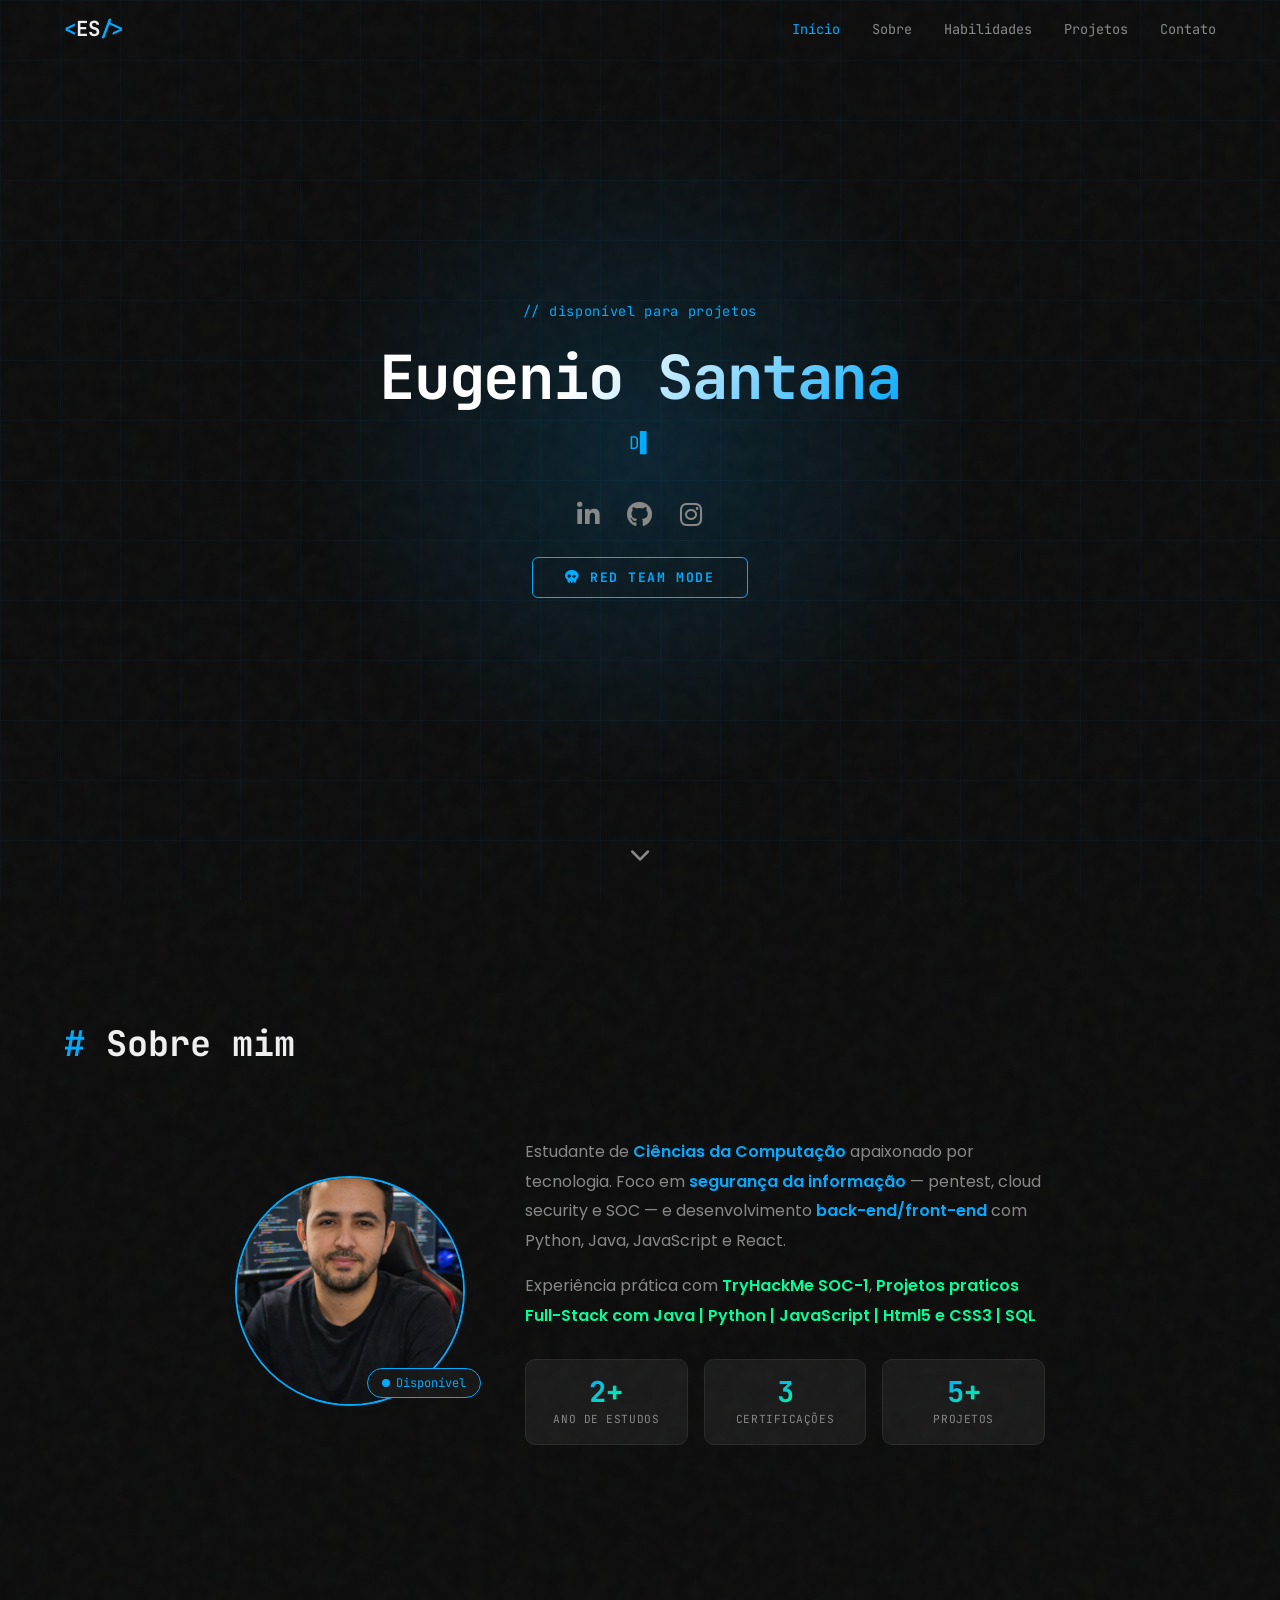
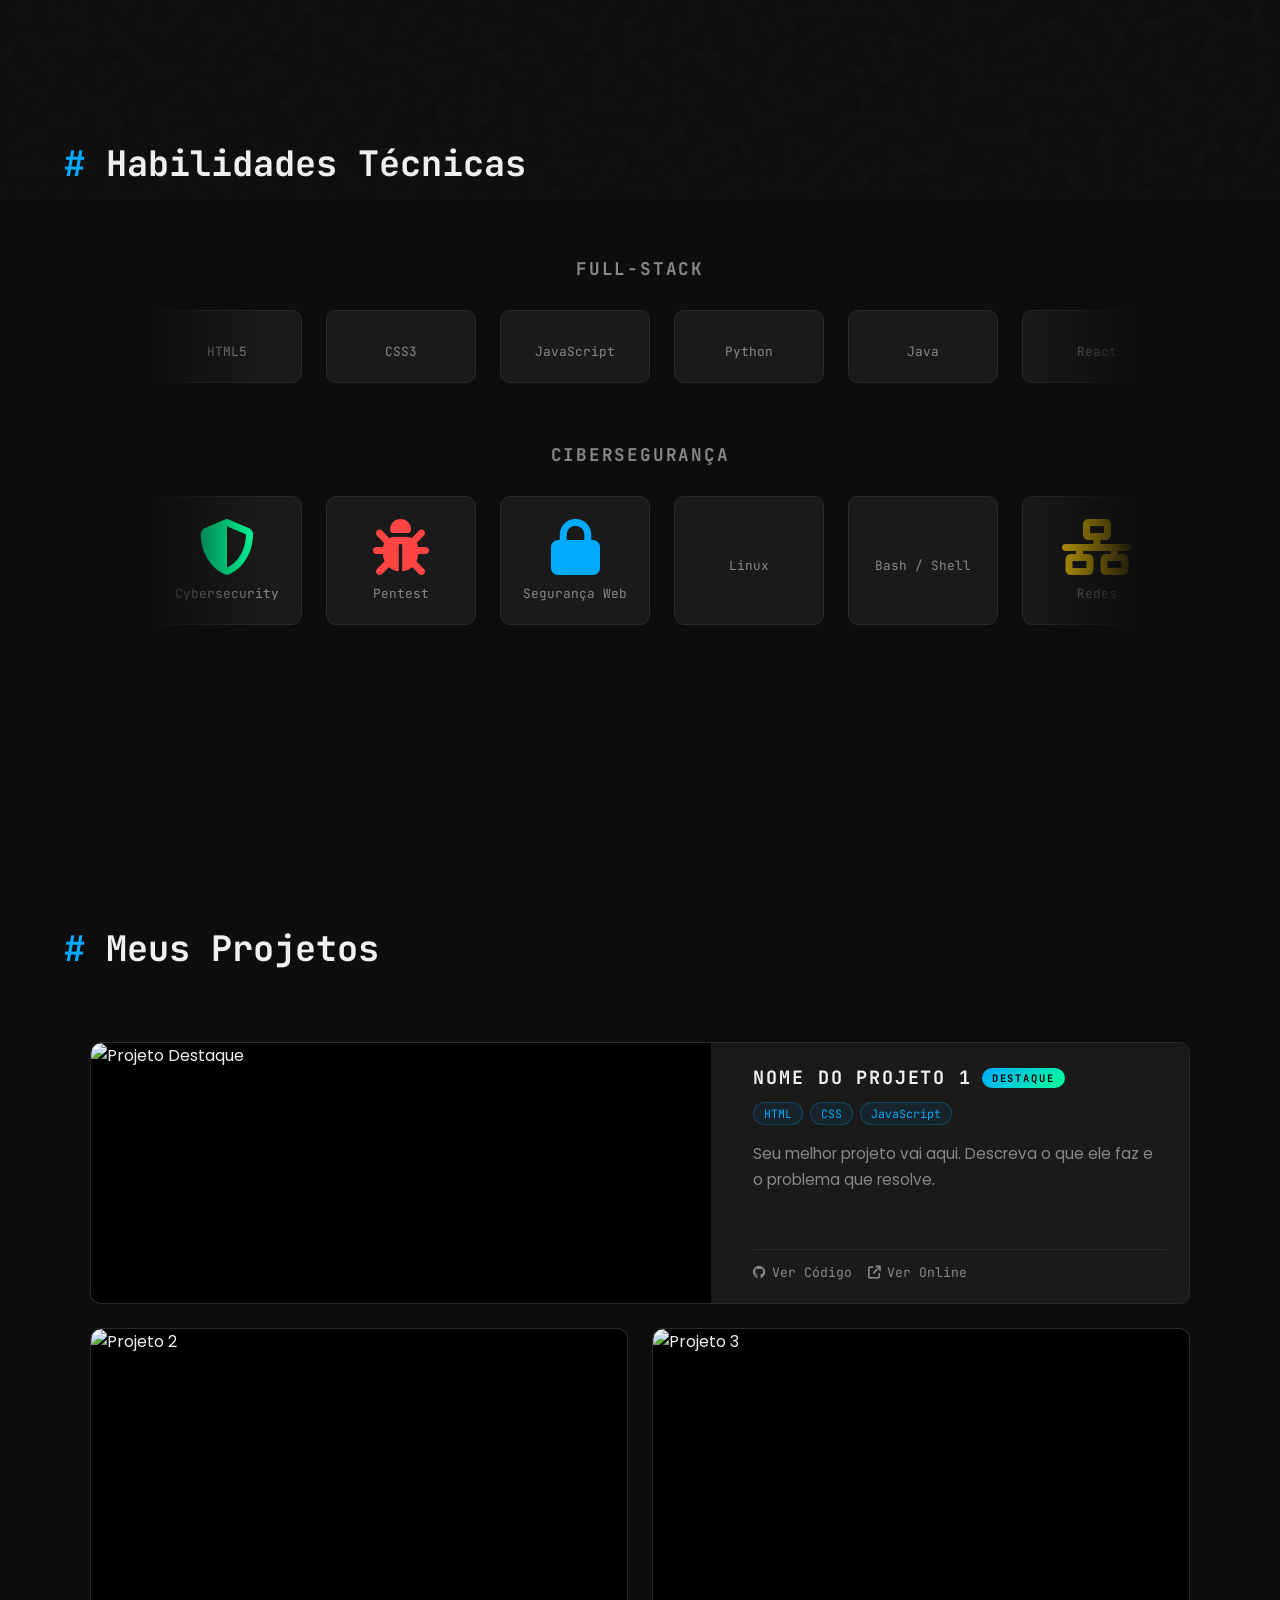
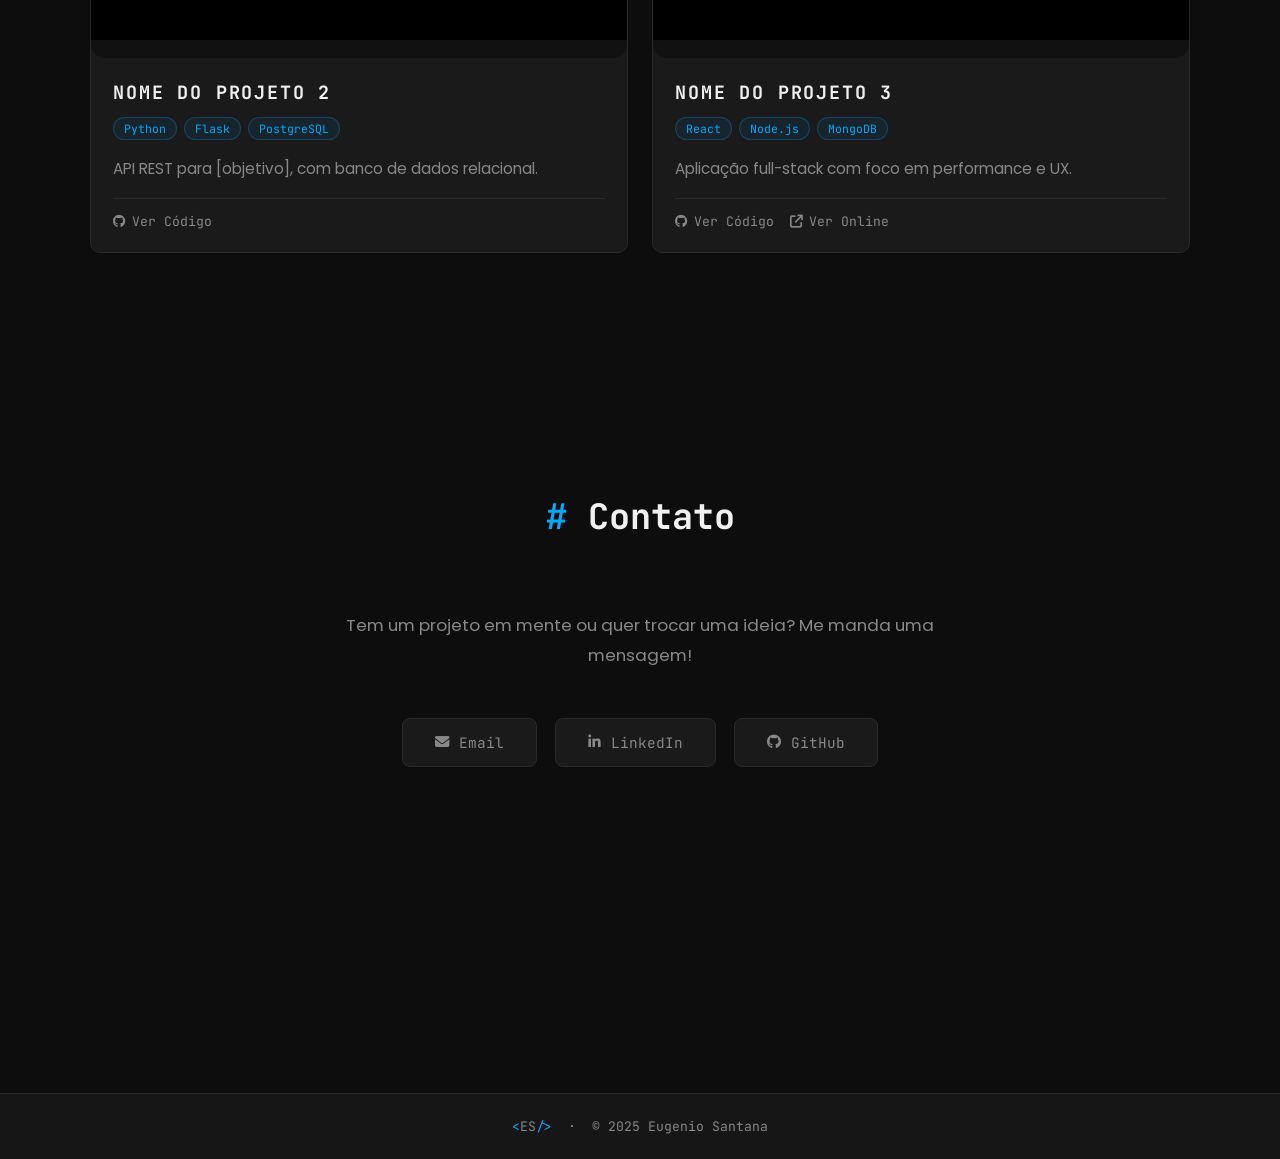
==== v3-logo-terminal.html @ 2d97c1af "Criado em 02/05/2026" ====
<!DOCTYPE html>
<html lang="pt-BR">
<head>
<meta charset="UTF-8">
<meta name="viewport" content="width=device-width, initial-scale=1.0">
<title>Eugenio Santana — DevSecOps</title>
<link rel="preconnect" href="https://fonts.googleapis.com">
<link rel="preconnect" href="https://fonts.gstatic.com" crossorigin>
<link href="https://fonts.googleapis.com/css2?family=JetBrains+Mono:wght@400;700&family=Poppins:wght@300;400;600;700&display=swap" rel="stylesheet">
<link rel="stylesheet" href="https://cdnjs.cloudflare.com/ajax/libs/font-awesome/6.5.2/css/all.min.css"/>
<link rel="stylesheet" href="https://cdn.jsdelivr.net/gh/devicons/devicon@v2.15.1/devicon.min.css">
<link rel="stylesheet" href="styles.css">
</head>
<body>

<div class="grain" aria-hidden="true"></div>

<!-- Binário -->
<canvas id="binary-canvas" aria-hidden="true"></canvas>
    <source src="[data-uri]" type="video/mp4">
  </video>
</div>

<!-- Binário -->
</canvas>
<!-- Flash transição -->
<canvas id="matrix-canvas" aria-hidden="true"></canvas>
<!-- Scanlines -->
<div id="scanlines" aria-hidden="true"></div>

<!-- NAVBAR -->
<nav class="navbar" role="navigation" aria-label="Menu principal">
  <div class="nav-container">
    <a href="#inicio" class="nav-logo"><span class="logo-bracket">&lt;</span>ES<span class="logo-bracket">/&gt;</span></a>
    <ul class="nav-links">
      <li><a href="#inicio">Início</a></li>
      <li><a href="#sobre">Sobre</a></li>
      <li><a href="#habilidades">Habilidades</a></li>
      <li><a href="#projetos">Projetos</a></li>
      <li><a href="#contato">Contato</a></li>
    </ul>
    <button class="hamburger" aria-label="Abrir menu" aria-expanded="false" aria-controls="mobile-menu"><span></span><span></span><span></span></button>
  </div>
  <ul class="nav-links-mobile" id="mobile-menu" aria-hidden="true">
    <li><a href="#inicio">Início</a></li><li><a href="#sobre">Sobre</a></li>
    <li><a href="#habilidades">Habilidades</a></li><li><a href="#projetos">Projetos</a></li>
    <li><a href="#contato">Contato</a></li>
  </ul>
</nav>

<!-- HERO -->
<header id="inicio" class="secao">
  <div class="hero-grid" aria-hidden="true"></div>
  <div class="hero-glow" aria-hidden="true"></div>
  <div class="container-inicio">
    <div class="hero-tag" id="hero-tag">// disponível para projetos</div>
    <h1>Eugenio Santana</h1>
    <p class="subtitulo typewriter"></p>
    <div class="social-links">
      <div class="social-icons">
        <a href="https://www.linkedin.com/in/eugenio-santana" target="_blank" rel="noopener noreferrer" aria-label="LinkedIn"><i class="fa-brands fa-linkedin-in"></i></a>
        <a href="https://github.com/Mr-erd" target="_blank" rel="noopener noreferrer" aria-label="GitHub"><i class="fa-brands fa-github"></i></a>
        <a href="https://www.instagram.com/eugenio_santtana_dev" target="_blank" rel="noopener noreferrer" aria-label="Instagram"><i class="fa-brands fa-instagram"></i></a>
      </div>
      <button id="hack-btn" aria-label="Ativar modo Red Team">
        <i class="fa-solid fa-skull" aria-hidden="true"></i>
        <span id="hack-label">RED TEAM MODE</span>
      </button>
    </div>
  </div>
  <a href="#sobre" class="scroll-down-arrow" aria-label="Rolar para Sobre"><i class="fa-solid fa-chevron-down"></i></a>
</header>

<main>
  <section id="sobre" class="secao">
    <h2><span class="titulo-acento">#</span> Sobre mim</h2>
    <div class="sobre-container">
      <div class="foto-wrapper">
        <img src="Eugenio.png" alt="Foto de Eugenio Santana" class="foto-perfil" width="220" height="220">
        <div class="foto-glow" aria-hidden="true"></div>
        <div class="disponivel-badge"><span class="badge-dot"></span> Disponível</div>
      </div>
      <div class="sobre-texto">
        <p>Estudante de <mark class="highlight">Ciências da Computação</mark> apaixonado por tecnologia. Foco em 
          <mark class="highlight">segurança da informação</mark> — pentest, cloud security e SOC — e desenvolvimento <mark class="highlight">back-end/front-end</mark> com Python, Java, JavaScript e React.</p>
        <p>Experiência prática com <mark class="highlight-green">TryHackMe SOC-1</mark>, <mark class="highlight-green">Projetos praticos Full-Stack com Java | Python | JavaScript | Html5 e CSS3 | SQL  </mark></p>
        <div class="sobre-stats">
          <div class="stat-card"><span class="stat-numero">2+</span><span class="stat-label">ano de estudos</span></div>
          <div class="stat-card"><span class="stat-numero">3</span><span class="stat-label">certificações</span></div>
          <div class="stat-card"><span class="stat-numero">5+</span><span class="stat-label">projetos</span></div>
        </div>
      </div>
    </div>
  </section>

  <section id="habilidades" class="secao">
    <h2><span class="titulo-acento">#</span> Habilidades Técnicas</h2>
    <h3>Full-Stack</h3>
    <div class="habilidades-carrossel carrossel-direita" aria-hidden="true">
      <div class="habilidades-scroller">
        <div class="habilidade-card"><i class="devicon-html5-plain-wordmark colored"></i><span>HTML5</span></div>
        <div class="habilidade-card"><i class="devicon-css3-plain-wordmark colored"></i><span>CSS3</span></div>
        <div class="habilidade-card"><i class="devicon-javascript-plain colored"></i><span>JavaScript</span></div>
        <div class="habilidade-card"><i class="devicon-python-plain-wordmark colored"></i><span>Python</span></div>
        <div class="habilidade-card"><i class="devicon-java-plain-wordmark colored"></i><span>Java</span></div>
        <div class="habilidade-card"><i class="devicon-react-original-wordmark colored"></i><span>React</span></div>
        <div class="habilidade-card"><i class="devicon-nodejs-plain-wordmark colored"></i><span>Node.js</span></div>
        <div class="habilidade-card"><i class="devicon-git-plain-wordmark colored"></i><span>Git</span></div>
        <div class="habilidade-card"><i class="devicon-docker-plain-wordmark colored"></i><span>Docker</span></div>
        <div class="habilidade-card"><i class="devicon-postgresql-plain-wordmark colored"></i><span>PostgreSQL</span></div>
        <div class="habilidade-card"><i class="devicon-sqldeveloper-plain colored"></i><span>SQL</span></div>
        <div class="habilidade-card"><i class="devicon-html5-plain-wordmark colored"></i><span>HTML5</span></div>
        <div class="habilidade-card"><i class="devicon-css3-plain-wordmark colored"></i><span>CSS3</span></div>
        <div class="habilidade-card"><i class="devicon-javascript-plain colored"></i><span>JavaScript</span></div>
        <div class="habilidade-card"><i class="devicon-python-plain-wordmark colored"></i><span>Python</span></div>
        <div class="habilidade-card"><i class="devicon-java-plain-wordmark colored"></i><span>Java</span></div>
        <div class="habilidade-card"><i class="devicon-react-original-wordmark colored"></i><span>React</span></div>
        <div class="habilidade-card"><i class="devicon-nodejs-plain-wordmark colored"></i><span>Node.js</span></div>
        <div class="habilidade-card"><i class="devicon-git-plain-wordmark colored"></i><span>Git</span></div>
        <div class="habilidade-card"><i class="devicon-docker-plain-wordmark colored"></i><span>Docker</span></div>
        <div class="habilidade-card"><i class="devicon-postgresql-plain-wordmark colored"></i><span>PostgreSQL</span></div>
        <div class="habilidade-card"><i class="devicon-sqldeveloper-plain colored"></i><span>SQL</span></div>
      </div>
    </div>
    <h3>Cibersegurança</h3>
    <div class="habilidades-carrossel carrossel-esquerda" aria-hidden="true">
      <div class="habilidades-scroller">
        <div class="habilidade-card"><i class="fa-solid fa-shield-halved" style="font-size:3.5rem;color:#00ff99;"></i><span>Cybersecurity</span></div>
        <div class="habilidade-card"><i class="fa-solid fa-bug" style="font-size:3.5rem;color:#ff4444;"></i><span>Pentest</span></div>
        <div class="habilidade-card"><i class="fa-solid fa-lock" style="font-size:3.5rem;color:#00aaff;"></i><span>Segurança Web</span></div>
        <div class="habilidade-card"><i class="devicon-linux-plain colored" style="font-size:3.5rem;"></i><span>Linux</span></div>
        <div class="habilidade-card"><i class="devicon-bash-plain colored" style="font-size:3.5rem;"></i><span>Bash / Shell</span></div>
        <div class="habilidade-card"><i class="fa-solid fa-network-wired" style="font-size:3.5rem;color:#ffcc00;"></i><span>Redes</span></div>
        <div class="habilidade-card"><i class="fa-solid fa-code" style="font-size:3.5rem;color:#00ffcc;"></i><span>Automação Seg.</span></div>
        <div class="habilidade-card"><i class="fa-solid fa-shield-halved" style="font-size:3.5rem;color:#00ff99;"></i><span>Cybersecurity</span></div>
        <div class="habilidade-card"><i class="fa-solid fa-bug" style="font-size:3.5rem;color:#ff4444;"></i><span>Pentest</span></div>
        <div class="habilidade-card"><i class="fa-solid fa-lock" style="font-size:3.5rem;color:#00aaff;"></i><span>Segurança Web</span></div>
        <div class="habilidade-card"><i class="devicon-linux-plain colored" style="font-size:3.5rem;"></i><span>Linux</span></div>
        <div class="habilidade-card"><i class="devicon-bash-plain colored" style="font-size:3.5rem;"></i><span>Bash / Shell</span></div>
        <div class="habilidade-card"><i class="fa-solid fa-network-wired" style="font-size:3.5rem;color:#ffcc00;"></i><span>Redes</span></div>
        <div class="habilidade-card"><i class="fa-solid fa-code" style="font-size:3.5rem;color:#00ffcc;"></i><span>Automação Seg.</span></div>
      </div>
    </div>
  </section>

  <section id="projetos" class="secao">
    <h2><span class="titulo-acento">#</span> Meus Projetos</h2>
    <div class="container-projetos">
      <div class="projeto-card destaque">
        <div class="mockup-screen"><img src="https://via.placeholder.com/800x450/1E1E1E/00aaff?text=Projeto+Destaque" alt="Projeto Destaque" loading="lazy"></div>
        <div class="card-body">
          <h3>Nome do Projeto 1 <span class="card-badge">Destaque</span></h3>
          <div class="projeto-tags"><span>HTML</span><span>CSS</span><span>JavaScript</span></div>
          <p>Seu melhor projeto vai aqui. Descreva o que ele faz e o problema que resolve.</p>
          <div class="projeto-links"><a href="#"><i class="fa-brands fa-github"></i> Ver Código</a><a href="#"><i class="fa-solid fa-arrow-up-right-from-square"></i> Ver Online</a></div>
        </div>
      </div>
      <div class="projeto-card">
        <div class="mockup-screen"><img src="https://via.placeholder.com/400x250/1E1E1E/00ff99?text=Projeto+2" alt="Projeto 2" loading="lazy"></div>
        <div class="card-body">
          <h3>Nome do Projeto 2</h3>
          <div class="projeto-tags"><span>Python</span><span>Flask</span><span>PostgreSQL</span></div>
          <p>API REST para [objetivo], com banco de dados relacional.</p>
          <div class="projeto-links"><a href="#"><i class="fa-brands fa-github"></i> Ver Código</a></div>
        </div>
      </div>
      <div class="projeto-card">
        <div class="mockup-screen"><img src="https://via.placeholder.com/400x250/1E1E1E/ffffff?text=Projeto+3" alt="Projeto 3" loading="lazy"></div>
        <div class="card-body">
          <h3>Nome do Projeto 3</h3>
          <div class="projeto-tags"><span>React</span><span>Node.js</span><span>MongoDB</span></div>
          <p>Aplicação full-stack com foco em performance e UX.</p>
          <div class="projeto-links"><a href="#"><i class="fa-brands fa-github"></i> Ver Código</a><a href="#"><i class="fa-solid fa-arrow-up-right-from-square"></i> Ver Online</a></div>
        </div>
      </div>
    </div>
  </section>

  <section id="contato" class="secao">
    <h2><span class="titulo-acento">#</span> Contato</h2>
    <div class="contato-container">
      <p class="contato-descricao">Tem um projeto em mente ou quer trocar uma ideia? Me manda uma mensagem!</p>
      <div class="contato-links">
        <a href="mailto:eugeniodevsec@gmail.com" class="contato-btn"><i class="fa-solid fa-envelope"></i><span>Email</span></a>
        <a href="https://www.linkedin.com/in/eugenio-santana" target="_blank" class="contato-btn"><i class="fa-brands fa-linkedin-in"></i><span>LinkedIn</span></a>
        <a href="https://github.com/Mr-erd" target="_blank" class="contato-btn"><i class="fa-brands fa-github"></i><span>GitHub</span></a>
      </div>
    </div>
  </section>
</main>

<footer>
  <p><span class="logo-bracket">&lt;</span>ES<span class="logo-bracket">/&gt;</span> &nbsp;·&nbsp; &copy; 2025 Eugenio Santana</p>
</footer>

<script>
// ── Typewriter ───────────────────────────────
const twEl=document.querySelector('.typewriter');
const devPhrases=['DevSecOps','Desenvolvedor Back-end','SOC Analyst','Python Developer'];
const redPhrases=['Red Team Operator','./exploit.py --target','Penetration Tester','nmap --script vuln','// ACESSO NÃO AUTORIZADO'];
let phraseIdx=0,charIdx=0,deleting=false,isRed=false;
function type(){
  const phrases=isRed?redPhrases:devPhrases,cur=phrases[phraseIdx%phrases.length];
  twEl.textContent=deleting?cur.slice(0,charIdx-1):cur.slice(0,charIdx+1);
  deleting?charIdx--:charIdx++;
  if(!deleting&&charIdx===cur.length){deleting=true;setTimeout(type,1800);return;}
  if(deleting&&charIdx===0){deleting=false;phraseIdx++;}
  setTimeout(type,deleting?40:80);
}
setTimeout(type,1000);

// ── Navbar ───────────────────────────────────
window.addEventListener('scroll',()=>document.querySelector('.navbar').classList.toggle('scrolled',scrollY>50),{passive:true});
const hbg=document.querySelector('.hamburger'),mob=document.getElementById('mobile-menu');
hbg.addEventListener('click',()=>{const o=mob.classList.toggle('open');hbg.classList.toggle('open',o);hbg.setAttribute('aria-expanded',o);mob.setAttribute('aria-hidden',!o);});
document.querySelectorAll('.nav-links-mobile a').forEach(l=>l.addEventListener('click',()=>{mob.classList.remove('open');hbg.classList.remove('open');}));

// ── Cards ────────────────────────────────────
document.querySelectorAll('.projeto-card').forEach(c=>new IntersectionObserver((es,o)=>{es.forEach((e,i)=>{if(e.isIntersecting){setTimeout(()=>e.target.classList.add('visible'),i*80);o.unobserve(e.target);}});},{threshold:0.08}).observe(c));
const allLinks=[...document.querySelectorAll('.nav-links a,.nav-links-mobile a')];
document.querySelectorAll('.secao').forEach(s=>new IntersectionObserver(es=>es.forEach(e=>{if(e.isIntersecting)allLinks.forEach(l=>l.classList.toggle('active',l.getAttribute('href')==='#'+e.target.id));}),{rootMargin:'-50% 0px -50% 0px'}).observe(s));

// ── Binário caindo ───────────────────────────
const binCv=document.getElementById('binary-canvas');
const binCtx=binCv.getContext('2d');
let binRAF,binDrops,binCols;
function initBin(){
  binCv.width=window.innerWidth;binCv.height=window.innerHeight;
  binCols=Math.floor(binCv.width/28);
  binDrops=Array.from({length:binCols},()=>Math.random()*-binCv.height/20|0);
}
function drawBin(){
  if(!isRed)return;
  // Trilha que some devagar — efeito chuva clássico
  binCtx.fillStyle='rgba(8,0,0,0.18)';
  binCtx.fillRect(0,0,binCv.width,binCv.height);
  const t=Date.now()/1000;
  binDrops.forEach((y,i)=>{
    const bit=Math.random()>0.5?'1':'0';
    const isHead=(Math.sin(t*0.6+i*0.7)>0.3);
    const bright = isHead ? 0.9+Math.random()*0.1 : 0.3+Math.random()*0.35;
    binCtx.font=`bold 22px 'JetBrains Mono',monospace`;
    // Líder da coluna mais claro/rosado, resto vermelho escuro
    const r=isHead?255:180, g=isHead?60:10, b=isHead?60:10;
    binCtx.fillStyle=`rgba(${r},${g},${b},${bright})`;
    binCtx.fillText(bit,i*28,y*28);
    if(y*28>binCv.height&&Math.random()>0.975) binDrops[i]=0;
    binDrops[i]++;
  });
  binRAF=requestAnimationFrame(drawBin);
}
window.addEventListener('resize',initBin,{passive:true});
initBin();

// ── Flash matrix transição ───────────────────
const flashCv=document.getElementById('matrix-canvas');
const flashCtx=flashCv.getContext('2d');
let flashRunning=false;
function runFlash(cb){
  if(flashRunning)return;
  flashRunning=true;
  flashCv.width=window.innerWidth;flashCv.height=window.innerHeight;
  flashCv.classList.add('active');
  const cols=Math.floor(flashCv.width/16),drops=Array(cols).fill(1);
  const chars='01REDTEAM//ROOT#EXPLOIT10110100';
  let ticks=0;
  const iv=setInterval(()=>{
    flashCtx.fillStyle='rgba(0,0,0,0.07)';flashCtx.fillRect(0,0,flashCv.width,flashCv.height);
    flashCtx.fillStyle='#ff1a1a';flashCtx.font='14px JetBrains Mono';
    drops.forEach((y,i)=>{flashCtx.fillText(chars[Math.floor(Math.random()*chars.length)],i*16,y*16);if(y*16>flashCv.height&&Math.random()>0.975)drops[i]=0;drops[i]++;});
    if(++ticks>80){clearInterval(iv);flashCv.classList.remove('active');flashCtx.clearRect(0,0,flashCv.width,flashCv.height);flashRunning=false;cb&&cb();}
  },30);
}

// ── HACK TOGGLE ──────────────────────────────
const hackBtn=document.getElementById('hack-btn');
const hackLabel=document.getElementById('hack-label');
const heroTag=document.getElementById('hero-tag');
const hackIcon=hackBtn.querySelector('i');

hackBtn.addEventListener('click',()=>{
  if(flashRunning)return;
  if(!isRed){
    runFlash(()=>{
      document.body.classList.add('red-mode');
      isRed=true;
      hackLabel.textContent='EXIT RED TEAM';
      hackIcon.className='fa-solid fa-door-open';
      heroTag.textContent='// WARNING: RED TEAM ACTIVE';
      phraseIdx=0;charIdx=0;deleting=false;
      initBin();drawBin();
    });
  } else {
    runFlash(()=>{
      document.body.classList.remove('red-mode');
      isRed=false;
      hackLabel.textContent='RED TEAM MODE';
      hackIcon.className='fa-solid fa-skull';
      heroTag.textContent='// disponível para projetos';
      phraseIdx=0;charIdx=0;deleting=false;
      cancelAnimationFrame(binRAF);
      binCtx.clearRect(0,0,binCv.width,binCv.height);
    });
  }
});
</script>
</body>
</html>
---- styles.css ----
:root {
  --bg:#0d0d0d;--bg2:#161616;--bg3:#1a1a1a;
  --txt:#f0f0f0;--txt2:#888;
  --accent:#00aaff;--accent2:#00ff99;
  --border:#2a2a2a;--glow:rgba(0,170,255,0.15);
  --font-h:'JetBrains Mono',monospace;--font-b:'Poppins',sans-serif;
}
body.red-mode {
  --bg:#0a0000;--bg2:#0d0000;--bg3:#110000;
  --txt:#ff6666;--txt2:#cc3333;
  --accent:#ff1a1a;--accent2:#ff4444;
  --border:#3a0000;--glow:rgba(255,26,26,0.2);
}
*,*::before,*::after{margin:0;padding:0;box-sizing:border-box}
html{scroll-behavior:smooth}
body{font-family:var(--font-b);background:var(--bg);color:var(--txt);overflow-x:hidden;transition:background 0.9s,color 0.9s;}



/* ── CANVAS BINÁRIO ──────────────────────────── */
#binary-canvas {
  position:fixed;inset:0;z-index:1;pointer-events:none;
  opacity:0;transition:opacity 1.8s ease;
}
body.red-mode #binary-canvas { opacity:0.85; }

/* ── FLASH MATRIX ────────────────────────────── */
#matrix-canvas {
  position:fixed;inset:0;z-index:9998;pointer-events:none;
  opacity:0;transition:opacity 0.3s;
}
#matrix-canvas.active{opacity:1;}

/* ── SCANLINES ───────────────────────────────── */
#scanlines {
  position:fixed;inset:0;z-index:2;pointer-events:none;
  background:repeating-linear-gradient(0deg,transparent,transparent 3px,rgba(0,0,0,0.07) 3px,rgba(0,0,0,0.07) 4px);
  opacity:0;transition:opacity 1s;
}
body.red-mode #scanlines{opacity:1;}

/* ── GRAIN ───────────────────────────────────── */
.grain{position:fixed;inset:-200%;width:400%;height:400%;
  background-image:url("data:image/svg+xml,%3Csvg viewBox='0 0 256 256' xmlns='http://www.w3.org/2000/svg'%3E%3Cfilter id='n'%3E%3CfeTurbulence type='fractalNoise' baseFrequency='0.9' numOctaves='4' stitchTiles='stitch'/%3E%3C/filter%3E%3Crect width='100%25' height='100%25' filter='url(%23n)' opacity='1'/%3E%3C/svg%3E");
  opacity:0.035;pointer-events:none;z-index:9996;
  animation:grain-a 8s steps(10) infinite;}
@keyframes grain-a{0%,100%{transform:translate(0,0)}10%{transform:translate(-2%,-3%)}20%{transform:translate(3%,1%)}30%{transform:translate(-1%,4%)}40%{transform:translate(4%,-2%)}50%{transform:translate(-3%,3%)}60%{transform:translate(2%,-4%)}70%{transform:translate(-4%,2%)}80%{transform:translate(1%,-1%)}90%{transform:translate(-2%,4%)}}

/* Flicker red mode */
body.red-mode h1{animation:red-fl 4s infinite;}
body.red-mode h2{animation:red-fl 6s infinite 1.5s;}
@keyframes red-fl{0%,92%,94%,96%,100%{opacity:1;}93%,95%{opacity:0.6;}}
body.red-mode .container-inicio h1{
  background:linear-gradient(135deg,#ff8888 0%,#ff1a1a 60%,#cc0000 100%)!important;
  -webkit-background-clip:text!important;background-clip:text!important;
  filter:drop-shadow(0 0 30px rgba(255,26,26,0.9))!important;
}

/* ── NAVBAR ──────────────────────────────────── */
.navbar{position:fixed;top:0;width:100%;padding:15px 5%;z-index:1000;transition:background 0.4s,border-color 0.8s;}
.navbar.scrolled{background:rgba(13,13,13,0.9);backdrop-filter:blur(14px);border-bottom:1px solid var(--border);}
body.red-mode .navbar.scrolled{background:rgba(17,0,0,0.92);}
.nav-container{display:flex;justify-content:space-between;align-items:center;max-width:1200px;margin:0 auto;}
.nav-logo{font-family:var(--font-h);font-size:1.3rem;font-weight:700;color:var(--txt);text-decoration:none;transition:color 0.8s;}
.logo-bracket{color:var(--accent);transition:color 0.8s;}
.nav-links{list-style:none;display:flex;}
.nav-links li{margin-left:32px;}
.nav-links a{font-family:var(--font-h);font-size:0.85rem;color:var(--txt2);text-decoration:none;transition:color 0.3s;}
.nav-links a:hover,.nav-links a.active{color:var(--accent);}
.hamburger{display:none;flex-direction:column;justify-content:space-between;width:28px;height:20px;background:none;border:none;cursor:pointer;padding:0;}
.hamburger span{display:block;height:2px;background:var(--txt);border-radius:2px;transition:transform 0.3s,opacity 0.3s;}
.hamburger.open span:nth-child(1){transform:translateY(9px) rotate(45deg);}
.hamburger.open span:nth-child(2){opacity:0;}
.hamburger.open span:nth-child(3){transform:translateY(-9px) rotate(-45deg);}
.nav-links-mobile{display:none;list-style:none;flex-direction:column;background:rgba(10,0,0,0.97);backdrop-filter:blur(12px);padding:20px 5%;border-top:1px solid var(--border);}
.nav-links-mobile.open{display:flex;}
.nav-links-mobile li{margin:12px 0;}
.nav-links-mobile a{font-family:var(--font-h);font-size:1rem;color:var(--txt2);text-decoration:none;transition:color 0.3s;}
.nav-links-mobile a:hover,.nav-links-mobile a.active{color:var(--accent);}

/* ── SEÇÕES ──────────────────────────────────── */
.secao{padding:120px 5%;min-height:80vh;scroll-margin-top:70px;position:relative;z-index:10;}
.secao h2{font-family:var(--font-h);font-size:2.2rem;margin-bottom:70px;color:var(--txt);transition:color 0.8s,text-shadow 0.8s;}
body.red-mode .secao h2{text-shadow:0 0 20px rgba(255,26,26,0.5);}
.secao h3{font-family:var(--font-h);text-align:center;font-size:1.1rem;color:var(--txt2);margin-bottom:30px;letter-spacing:0.1em;text-transform:uppercase;transition:color 0.8s;}
.titulo-acento{color:var(--accent);transition:color 0.8s;}

/* ── HERO ────────────────────────────────────── */
#inicio{
  display:flex;flex-direction:column;justify-content:center;
  align-items:center;text-align:center;
  height:100vh;padding:20px;position:relative;overflow:hidden;z-index:10;
}
.hero-grid{
  position:absolute;inset:0;
  background-image:linear-gradient(rgba(0,170,255,0.04) 1px,transparent 1px),linear-gradient(90deg,rgba(0,170,255,0.04) 1px,transparent 1px);
  background-size:60px 60px;animation:grid-p 8s ease-in-out infinite;transition:all 1s;
}
body.red-mode .hero-grid{background-image:linear-gradient(rgba(255,26,26,0.06) 1px,transparent 1px),linear-gradient(90deg,rgba(255,26,26,0.06) 1px,transparent 1px);}
@keyframes grid-p{0%,100%{opacity:0.5}50%{opacity:0.9}}
.hero-glow{position:absolute;top:50%;left:50%;transform:translate(-50%,-50%);width:700px;height:700px;background:radial-gradient(circle,var(--glow) 0%,transparent 70%);pointer-events:none;transition:all 1s;}
.container-inicio{position:relative;z-index:11;}
.hero-tag{font-family:var(--font-h);font-size:0.85rem;color:var(--accent);margin-bottom:24px;letter-spacing:0.05em;opacity:0;animation:fade-up 0.6s ease forwards 0.2s;transition:color 0.8s;}
.container-inicio h1{font-family:var(--font-h);font-size:3.8rem;font-weight:700;letter-spacing:-0.02em;line-height:1.1;margin-bottom:20px;background:linear-gradient(135deg,#fff 40%,var(--accent) 100%);-webkit-background-clip:text;-webkit-text-fill-color:transparent;background-clip:text;opacity:0;animation:fade-up 0.7s ease forwards 0.4s;transition:filter 0.8s;}
.subtitulo{font-family:var(--font-h);font-size:1.1rem;color:var(--accent);min-height:1.6em;margin-bottom:36px;opacity:0;animation:fade-up 0.7s ease forwards 0.6s;transition:color 0.8s;}
.subtitulo::after{content:'▋';animation:cur-b 0.8s step-end infinite;}
@keyframes cur-b{0%,100%{opacity:1}50%{opacity:0}}
.social-links{opacity:0;animation:fade-up 0.7s ease forwards 0.8s;display:flex;flex-direction:column;align-items:center;gap:22px;}
.social-icons{display:flex;gap:0;}
.social-icons a{color:var(--txt2);font-size:1.6rem;margin:0 14px;text-decoration:none;display:inline-block;transition:color 0.3s,transform 0.3s;}
.social-icons a:hover{color:var(--accent);transform:translateY(-4px);}
@keyframes fade-up{from{opacity:0;transform:translateY(20px)}to{opacity:1;transform:translateY(0)}}
.scroll-down-arrow{position:absolute;bottom:30px;left:50%;transform:translateX(-50%);font-size:1.3rem;color:var(--txt2);text-decoration:none;animation:bounce 2.5s ease-in-out infinite;z-index:11;transition:color 0.8s;}
@keyframes bounce{0%,100%{transform:translateX(-50%) translateY(0)}50%{transform:translateX(-50%) translateY(10px)}}

/* ── BOTÃO HACK ──────────────────────────────── */
#hack-btn{
  position:relative;overflow:hidden;
  display:inline-flex;align-items:center;gap:10px;
  font-family:var(--font-h);font-size:0.82rem;font-weight:700;
  letter-spacing:0.12em;text-transform:uppercase;
  color:var(--accent);background:transparent;
  border:1px solid var(--accent);border-radius:6px;
  padding:11px 32px;cursor:pointer;
  transition:color 0.8s,border-color 0.8s,box-shadow 0.3s,transform 0.2s;
}
#hack-btn::before{content:'';position:absolute;top:0;left:-100%;width:60%;height:100%;background:linear-gradient(90deg,transparent,rgba(255,255,255,0.08),transparent);transform:skewX(-20deg);transition:left 0.5s;}
#hack-btn:hover::before{left:150%;}
#hack-btn:hover{transform:translateY(-3px);box-shadow:0 0 28px var(--glow);}
body.red-mode #hack-btn{animation:btn-red 1.6s ease-in-out infinite;}
@keyframes btn-red{0%,100%{box-shadow:0 0 8px rgba(255,26,26,0.3);}50%{box-shadow:0 0 30px rgba(255,26,26,0.9),0 0 60px rgba(255,26,26,0.3);}}

/* ── SOBRE ───────────────────────────────────── */
.sobre-container{display:flex;align-items:center;justify-content:center;gap:60px;max-width:950px;margin:0 auto;flex-wrap:wrap;}
.foto-wrapper{position:relative;flex-shrink:0;}
.foto-perfil{width:230px;height:230px;border-radius:50%;object-fit:cover;border:2px solid var(--accent);position:relative;z-index:1;display:block;transition:border-color 0.8s,box-shadow 0.8s;}
body.red-mode .foto-perfil{box-shadow:0 0 40px rgba(255,26,26,0.6);}
.foto-glow{position:absolute;inset:-12px;border-radius:50%;background:radial-gradient(circle,var(--glow),transparent 70%);animation:foto-p 3s ease-in-out infinite;z-index:0;transition:all 0.8s;}
@keyframes foto-p{0%,100%{opacity:0.6;transform:scale(1)}50%{opacity:1;transform:scale(1.06)}}
.disponivel-badge{position:absolute;bottom:8px;right:-16px;background:var(--bg2);border:1px solid var(--accent);border-radius:20px;padding:6px 14px;font-family:var(--font-h);font-size:0.75rem;color:var(--accent);display:flex;align-items:center;gap:6px;z-index:2;white-space:nowrap;transition:all 0.8s;}
.badge-dot{width:8px;height:8px;border-radius:50%;background:var(--accent);animation:dot-p 1.5s ease-in-out infinite;}
@keyframes dot-p{0%,100%{opacity:1;transform:scale(1)}50%{opacity:0.4;transform:scale(0.8)}}
.sobre-texto{max-width:520px;}
.sobre-texto p{font-size:1rem;color:var(--txt2);line-height:1.85;margin-bottom:16px;transition:color 0.8s;}
mark.highlight{background:none;color:var(--accent);font-weight:600;transition:color 0.8s;}
mark.highlight-green{background:none;color:#00ff99;font-weight:600;}
body.red-mode mark.highlight-green{color:#ff8888;}
.sobre-stats{display:flex;gap:16px;margin-top:28px;flex-wrap:wrap;}
.stat-card{flex:1;min-width:100px;background:var(--bg3);border:1px solid var(--border);border-radius:10px;padding:18px 14px;display:flex;flex-direction:column;align-items:center;gap:6px;transition:border-color 0.3s,transform 0.3s,background 0.8s;}
.stat-card:hover{border-color:var(--accent);transform:translateY(-4px);}
.stat-numero{font-family:var(--font-h);font-size:1.8rem;font-weight:700;background:linear-gradient(135deg,var(--accent),var(--accent2));-webkit-background-clip:text;-webkit-text-fill-color:transparent;background-clip:text;line-height:1;}
.stat-label{font-family:var(--font-h);font-size:0.7rem;color:var(--txt2);text-align:center;letter-spacing:0.05em;text-transform:uppercase;}

/* ── HABILIDADES ─────────────────────────────── */
#habilidades{overflow-x:hidden;}
.habilidades-carrossel{max-width:1000px;margin:0 auto 60px;position:relative;-webkit-mask-image:linear-gradient(to right,transparent,black 12%,black 88%,transparent);mask-image:linear-gradient(to right,transparent,black 12%,black 88%,transparent);}
.habilidades-scroller{display:flex;width:max-content;flex-wrap:nowrap;}
.carrossel-direita .habilidades-scroller{animation:sc-l 40s linear infinite;}
.carrossel-esquerda .habilidades-scroller{animation:sc-r 35s linear infinite;}
@keyframes sc-l{from{transform:translateX(0)}to{transform:translateX(-50%)}}
@keyframes sc-r{from{transform:translateX(-50%)}to{transform:translateX(0)}}
.habilidades-carrossel:hover .habilidades-scroller{animation-play-state:paused;}
.habilidade-card{background:var(--bg3);border:1px solid var(--border);border-radius:10px;width:150px;padding:22px 0;margin:0 12px;display:flex;flex-direction:column;justify-content:center;align-items:center;gap:10px;transition:transform 0.3s,border-color 0.3s,box-shadow 0.3s,background 0.8s;}
.habilidade-card:hover{transform:scale(1.07) translateY(-4px);border-color:var(--accent);box-shadow:0 0 20px var(--glow);}
.habilidade-card i{font-size:3.2rem;}
.habilidade-card span{font-family:var(--font-h);font-size:0.8rem;color:var(--txt2);transition:color 0.8s;}

/* ── PROJETOS ────────────────────────────────── */
.container-projetos{display:grid;grid-template-columns:repeat(2,1fr);gap:24px;max-width:1100px;margin:0 auto;}
.projeto-card.destaque{grid-column:1/-1;display:grid;grid-template-columns:1.4fr 1fr;align-items:stretch;}
.projeto-card.destaque .mockup-screen{padding-bottom:0;height:100%;min-height:260px;border-bottom:none;border-right:20px solid #1a1a1a;border-radius:10px 0 0 10px;}
.projeto-card.destaque .mockup-screen img{border-radius:10px 0 0 10px;}
.projeto-card{background:var(--bg3);border:1px solid var(--border);border-radius:10px;overflow:hidden;display:flex;flex-direction:column;opacity:0;transform:translateY(24px);transition:opacity 0.6s,transform 0.6s,box-shadow 0.3s,border-color 0.3s,background 0.8s;}
.projeto-card.visible{opacity:1;transform:translateY(0);}
.projeto-card.visible:hover{transform:translateY(-6px);border-color:color-mix(in srgb,var(--accent) 40%,transparent);box-shadow:0 12px 36px var(--glow);}
.mockup-screen{position:relative;width:100%;padding-bottom:58%;background:#000;border-bottom:18px solid #111;border-radius:10px 10px 14px 14px;overflow:hidden;}
.mockup-screen img{position:absolute;inset:0;width:100%;height:100%;object-fit:cover;border-radius:10px 10px 0 0;}
.card-body{padding:22px;display:flex;flex-direction:column;flex-grow:1;}
.projeto-card h3{font-family:var(--font-h);font-size:1.15rem;margin-bottom:12px;display:flex;align-items:center;gap:10px;flex-wrap:wrap;color:var(--txt);transition:color 0.8s;}
.card-badge{font-family:var(--font-h);font-size:0.65rem;background:linear-gradient(135deg,var(--accent),var(--accent2));color:#000;padding:3px 10px;border-radius:20px;font-weight:700;}
.projeto-card p{font-size:0.95rem;color:var(--txt2);line-height:1.7;flex-grow:1;margin-bottom:16px;transition:color 0.8s;}
.projeto-tags{display:flex;flex-wrap:wrap;gap:7px;margin-bottom:16px;}
.projeto-tags span{font-family:var(--font-h);font-size:0.72rem;background:color-mix(in srgb,var(--accent) 8%,transparent);color:var(--accent);border:1px solid color-mix(in srgb,var(--accent) 25%,transparent);padding:3px 10px;border-radius:20px;transition:all 0.8s;}
.projeto-links{display:flex;gap:16px;padding-top:14px;border-top:1px solid var(--border);transition:border-color 0.8s;}
.projeto-links a{font-family:var(--font-h);font-size:0.82rem;color:var(--txt2);text-decoration:none;display:flex;align-items:center;gap:6px;transition:color 0.3s;}
.projeto-links a:hover{color:var(--accent);}

/* ── CONTATO ─────────────────────────────────── */
#contato{text-align:center;}
.contato-container{max-width:640px;margin:0 auto;}
.contato-descricao{font-size:1.05rem;color:var(--txt2);margin-bottom:48px;line-height:1.8;transition:color 0.8s;}
.contato-links{display:flex;flex-wrap:wrap;justify-content:center;gap:18px;}
.contato-btn{position:relative;overflow:hidden;display:inline-flex;align-items:center;gap:10px;padding:14px 32px;border:1px solid var(--border);border-radius:8px;color:var(--txt2);text-decoration:none;font-family:var(--font-h);font-size:0.9rem;background:var(--bg3);transition:color 0.3s,border-color 0.3s,transform 0.25s,background 0.8s;}
.contato-btn::before{content:'';position:absolute;top:0;left:-100%;width:60%;height:100%;background:linear-gradient(90deg,transparent,color-mix(in srgb,var(--accent) 15%,transparent),transparent);transform:skewX(-20deg);transition:left 0.5s;}
.contato-btn:hover::before{left:150%;}
.contato-btn:hover{color:var(--accent);border-color:var(--accent);transform:translateY(-3px);}
footer{text-align:center;padding:24px;background:var(--bg2);color:var(--txt2);border-top:1px solid var(--border);font-family:var(--font-h);font-size:0.82rem;transition:all 0.8s;}

@media(max-width:900px){.container-projetos{grid-template-columns:1fr;}.projeto-card.destaque{grid-column:1;grid-template-columns:1fr;}.projeto-card.destaque .mockup-screen{padding-bottom:58%;height:auto;border-right:none;border-bottom:18px solid #111;border-radius:10px 10px 14px 14px;}.projeto-card.destaque .mockup-screen img{border-radius:10px 10px 0 0;}}
@media(max-width:768px){.nav-links{display:none;}.hamburger{display:flex;}.container-inicio h1{font-size:2.4rem;}.secao{padding:90px 5%;}.sobre-container{flex-direction:column;gap:40px;text-align:center;}.foto-perfil{width:180px;height:180px;}}
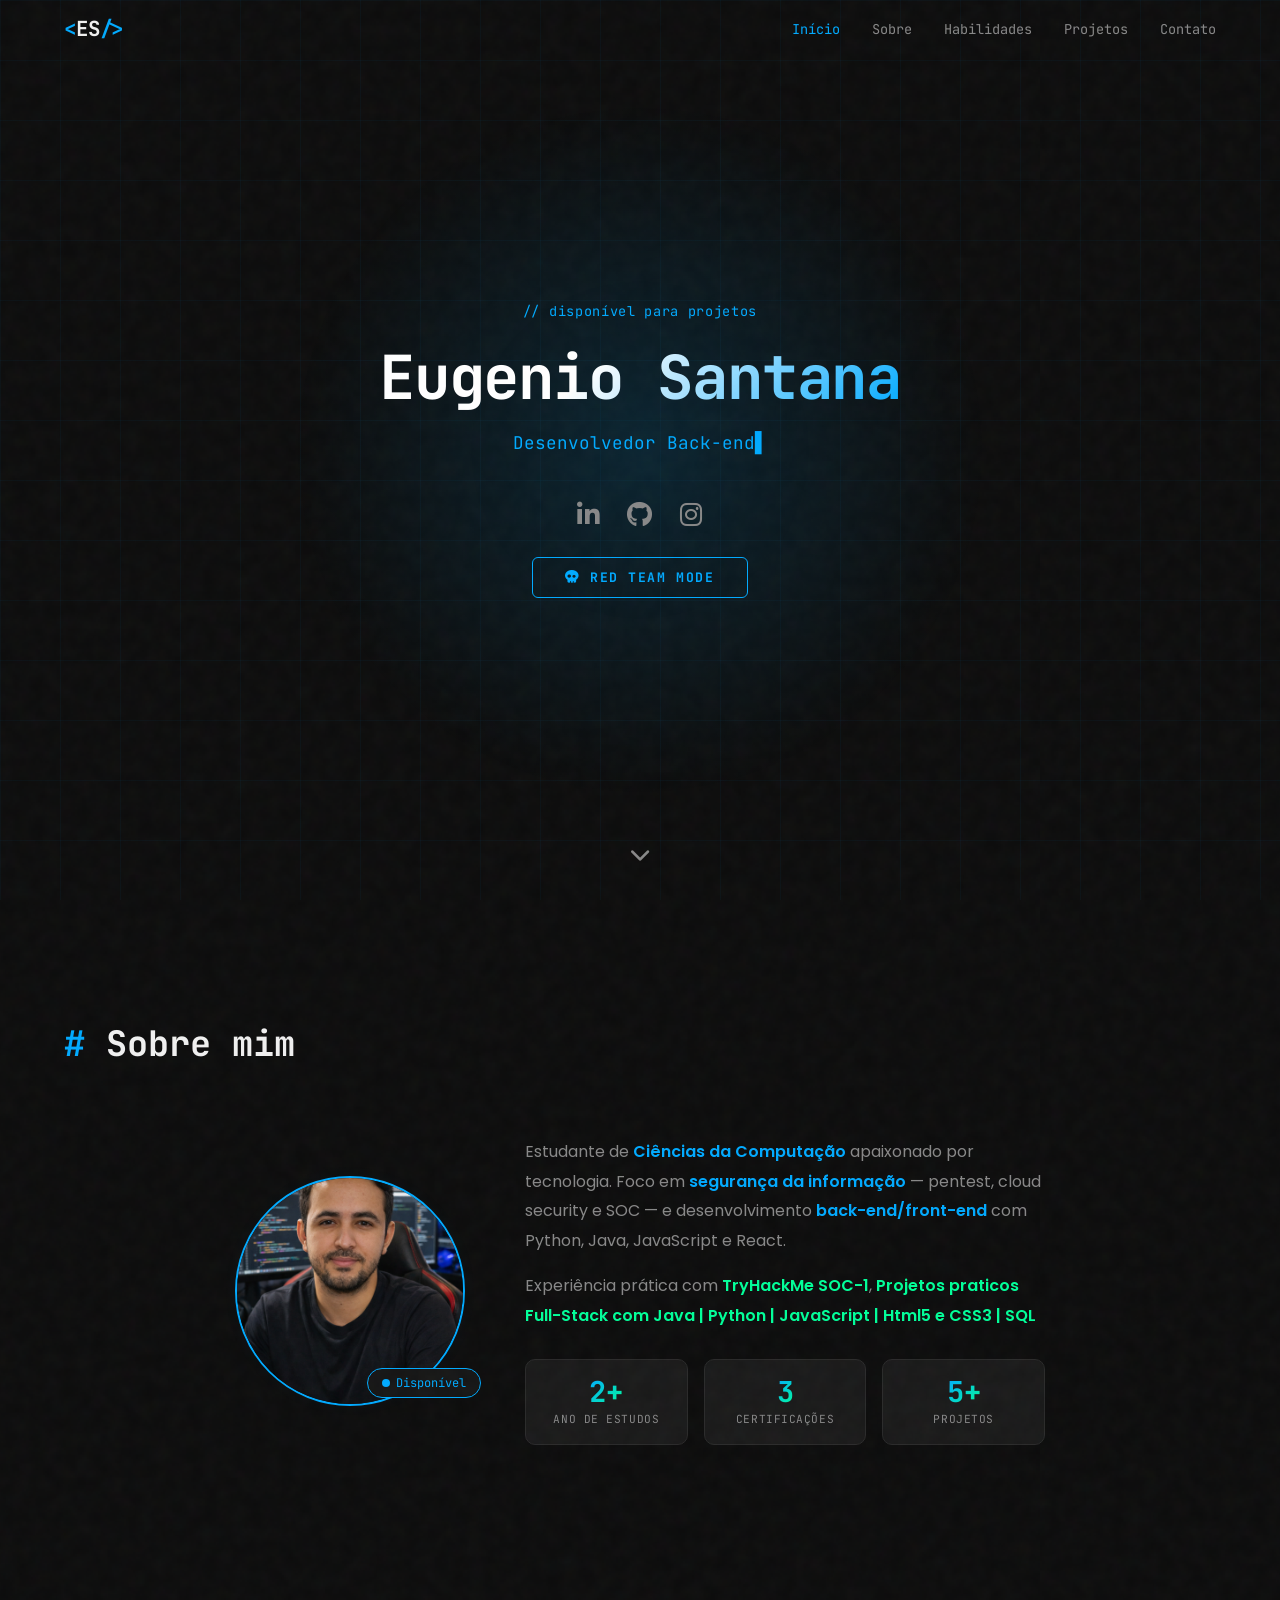
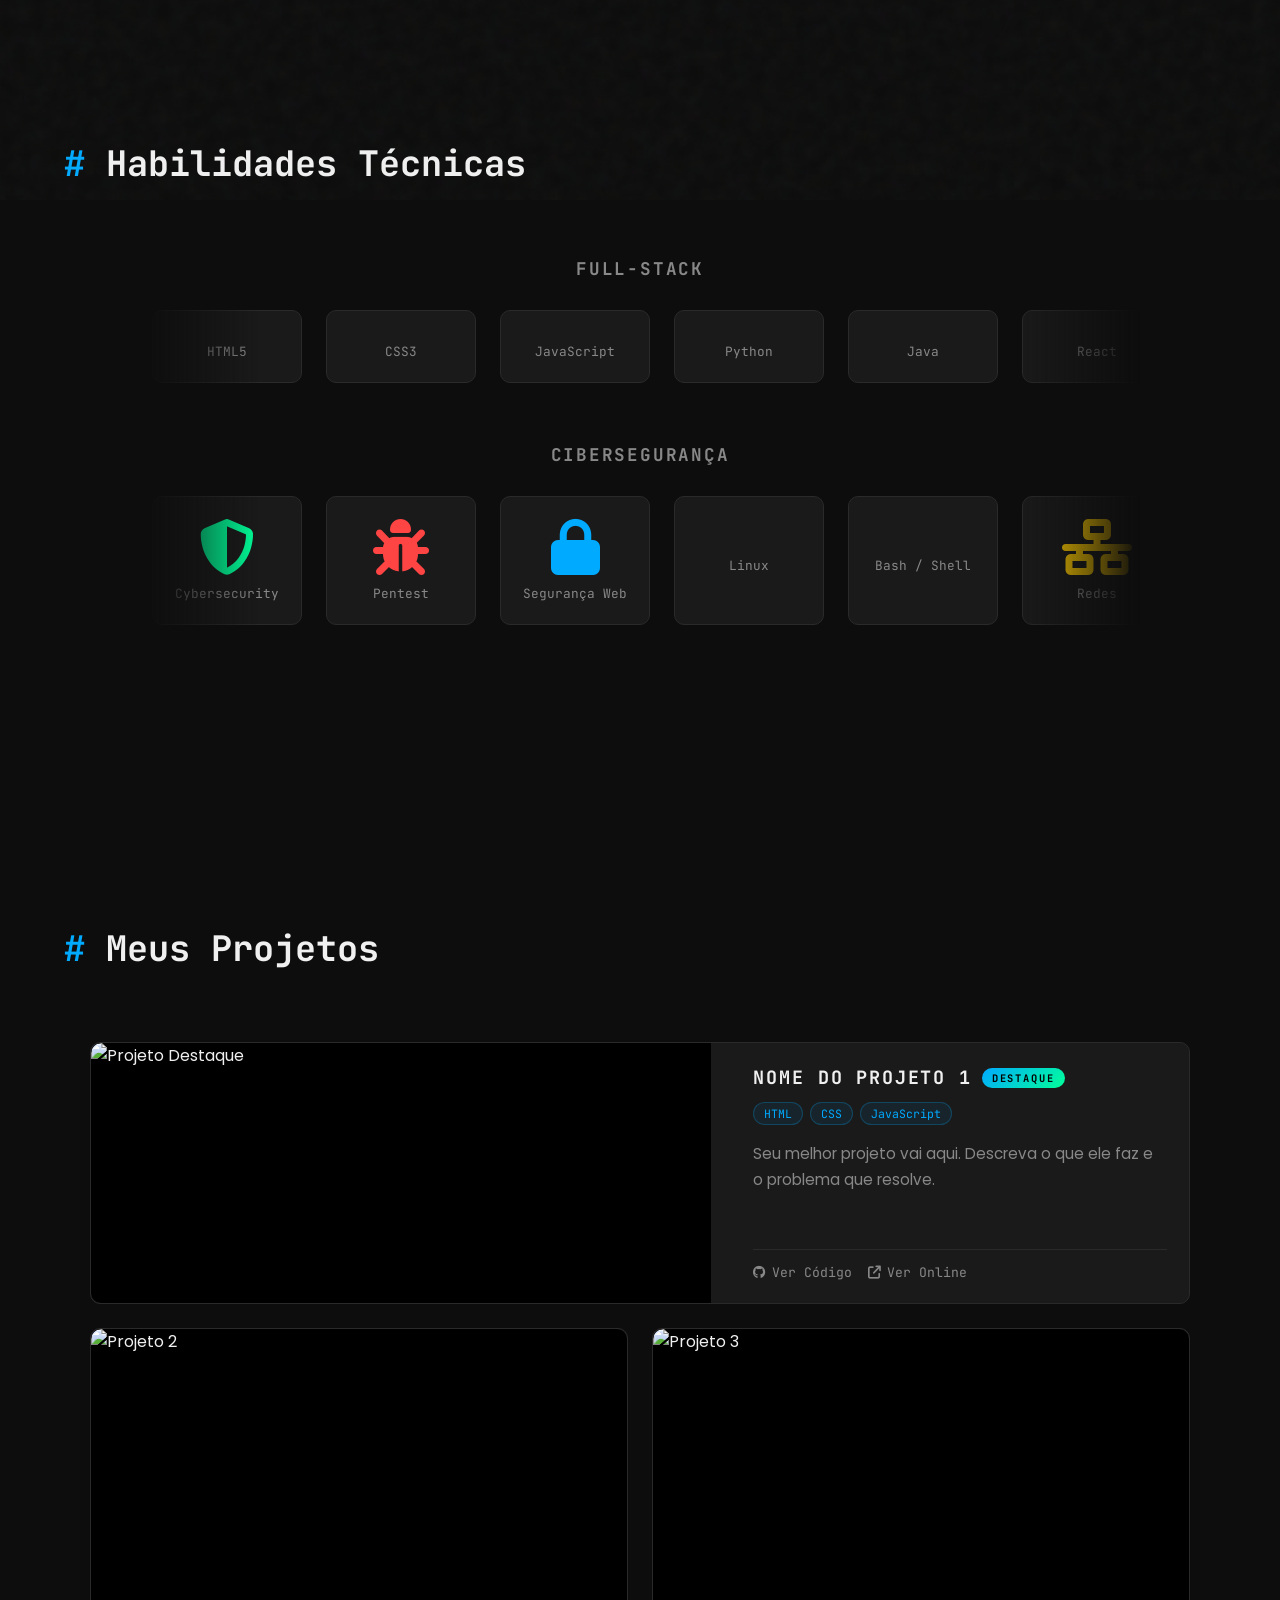
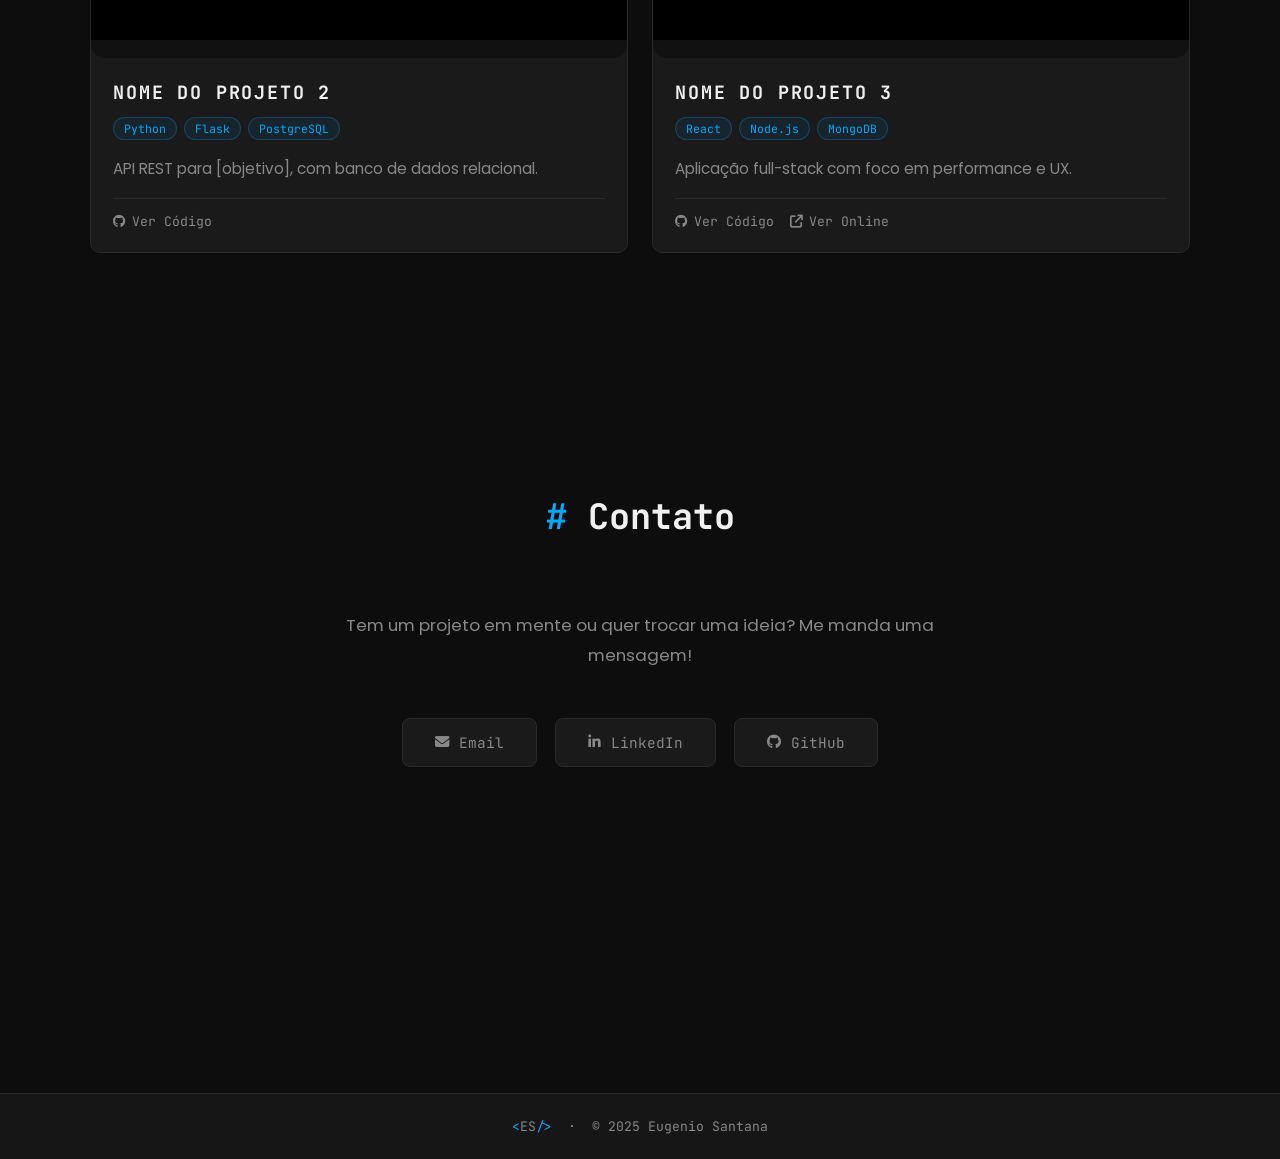
==== commit 6e8a8012: "Criado em 02/05/2026." ====
--- a/v3-logo-terminal.html
+++ b/v3-logo-terminal.html
@@ -17,12 +17,6 @@
 
 <!-- Binário -->
 <canvas id="binary-canvas" aria-hidden="true"></canvas>
-    <source src="[data-uri]